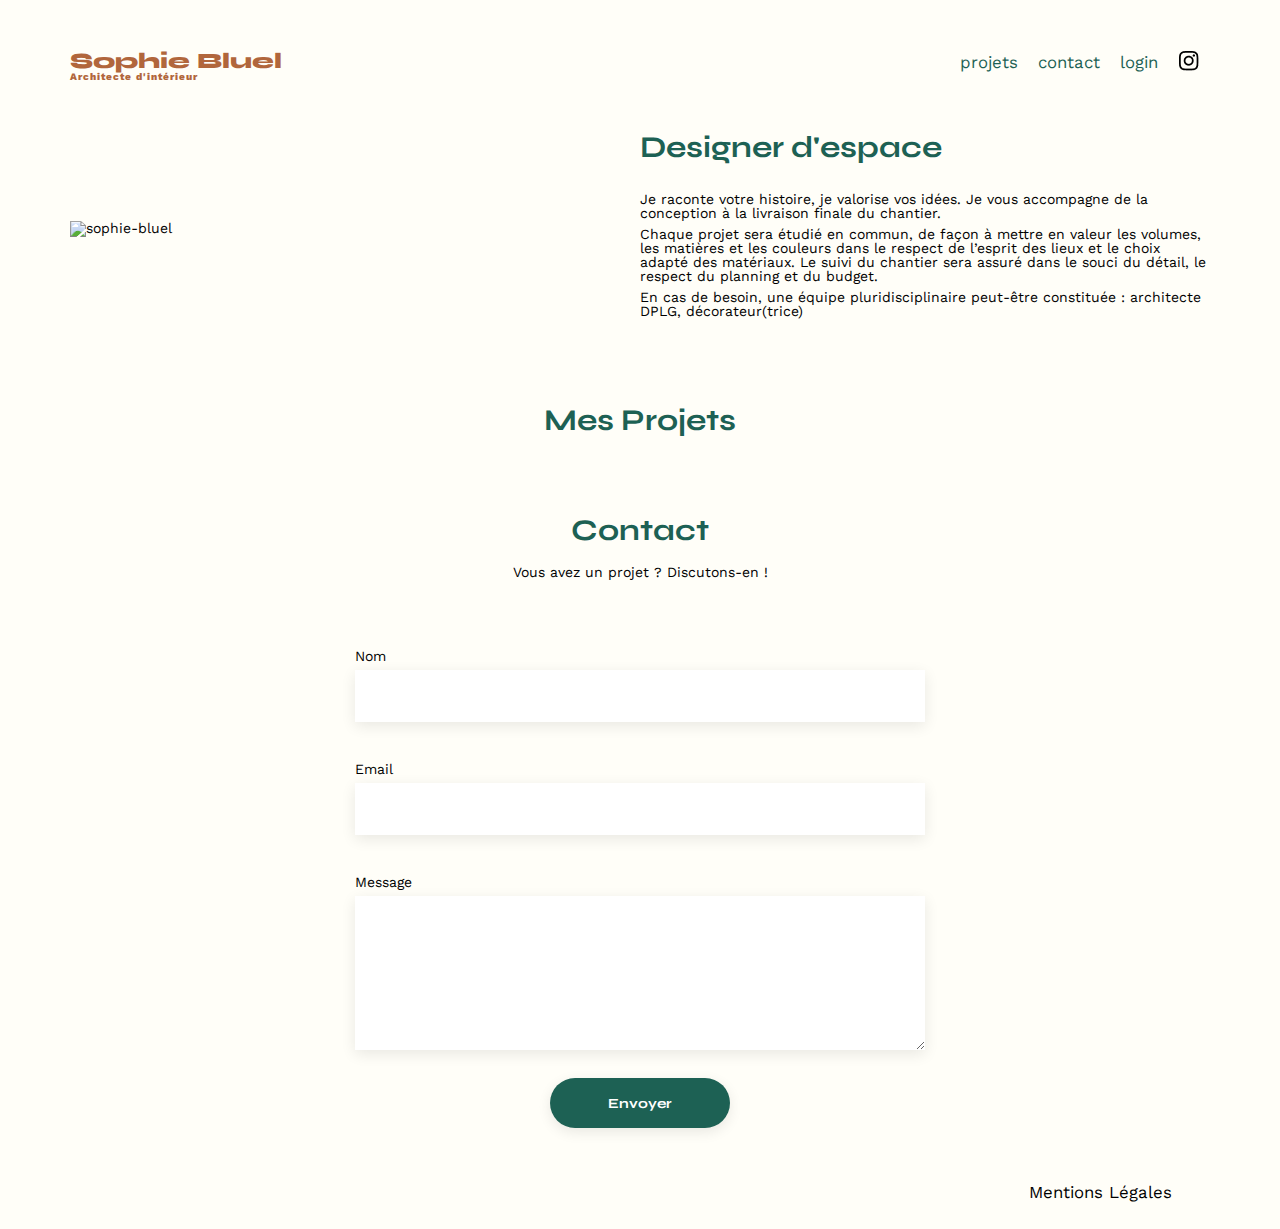
==== FrontEnd/index.html @ 774f929d "Ajout gestion des erreurs à l'ajout de work-test-erreur et formulaire" ====
<!DOCTYPE html>
<html lang="fr">
<head>
	<meta charset="UTF-8">
	<title>Sophie Bluel - Architecte d'intérieur</title>
	<meta name="viewport" content="width=device-width, initial-scale=1.0">
	<link rel="preconnect" href="https://fonts.googleapis.com">
	<link rel="preconnect" href="https://fonts.gstatic.com" crossorigin>
	<link href="https://fonts.googleapis.com/css2?family=Syne:wght@700;800&family=Work+Sans&display=swap" rel="stylesheet">
	<meta name="description" content="">
	<link rel="stylesheet" href="./assets/style.css">
	<script type="module" src="js/works.js"></script>
</head>
<body>
<!-- Bandeau administreur site -->
<header>
	<h1>Sophie Bluel <span>Architecte d'intérieur</span></h1>
	<nav aria-label="Main navigation">
		<ul>
			<li><a href="#portfolio">projets</a></li>
			<li><a href="#contact">contact</a></li>
			<li><a href="login.html" id="login">login</a></li>
			<li><img src="./assets/icons/icons8-instagram.png" alt="Instagram"></li>
		</ul>
	</nav>
</header>

<main>
	<section id="introduction">
		<figure>
			<img class="photo" src="./assets/images/sophie-bluel.png" alt="sophie-bluel">
		</figure>
		<article>
			<h2>Designer d'espace</h2>
			<p>Je raconte votre histoire, je valorise vos idées. Je vous accompagne de la conception à la livraison finale du chantier.</p>
			<p>Chaque projet sera étudié en commun, de façon à mettre en valeur les volumes, les matières et les couleurs dans le respect de l’esprit des lieux et le choix adapté des matériaux. Le suivi du chantier sera assuré dans le souci du détail, le respect du planning et du budget.</p>
			<p>En cas de besoin, une équipe pluridisciplinaire peut-être constituée : architecte DPLG, décorateur(trice)</p>
		</article>
	</section>
	<section id="portfolio">
		
		<div class="actions-container">
			<h2>Mes Projets</h2>
			<!-- Boutons éditer site -->
			<!-- modal -->
			<aside id="gallery-modal" class="modal" aria-hidden="true" aria-labelledby="titleModal" style="display: none;">
				<div class="modal-wrapper" id="modal" style="display: none;">
					<span class="gallery-modal"><img class="close-modal" src="./assets/icons/xmark.svg" alt="close-modal"></span>
					<h3 id="titleModal" class="modal-title">Galerie photo</h3>
					<div class="gallery-modal-content" id="gallery-modal-content" style="display: none;">
						<!-- js-gallery-modal -->
					</div>
					<div class="modal-wrapper-actions" id="modal-actions">
						<button type="button" class="add-photo-modal" id="add-photo-modal">Ajouter une photo</button>
					</div>
				</div>
				<div class="modal-wrapper" id="add-modal" style="display: none;">
					<span class="add-modal"><img class="return-gallery-modal" id="return-gallery-modal" src="./assets/icons/Vector.svg" alt="return-gallery-modal">
					<img class="close-modal" src="./assets/icons/xmark.svg" alt="close-modal"></span>
					<h3 id="titleModal2" class="modal-title">Ajout photo</h3>
					<div class="add-photo-modal-content" id="add-photo-modal-content">
						<form id="add-photo-form" class="add-photo-form">
								<!-- js-form-add-photo-form-->
						</form>
						<div class="modal-wrapper-actions" id="photo-modal-actions">
							<button type="button" id="submit-button" class="grey-submit-button">Valider</button>
							<p id="error-message" class="error-message"></p>
						</div>
					</div>
				</div>
			</aside>
		</div>
		<div class="category-filters">
		<!-- Les filtres de catégories sont ajoutés ici par JavaScript-->
		</div>
		<div class="gallery" id="gallery-container">
		<!-- Les projets sont ajoutés ici par JavaScript -->
		</div>
	</section>
	<section id="contact">
		<h2>Contact</h2>
		<p>Vous avez un projet ? Discutons-en !</p>
		<form action="#" method="post">
			<label for="name">Nom</label>
			<input type="text" name="name" id="name">
			<label for="email">Email</label>
			<input type="email" name="email" id="email">
			<label for="message">Message</label>
			<textarea name="message" id="message" cols="30" rows="10"></textarea>
			<input type="submit" value="Envoyer">
		</form>
	</section>
</main>

<footer>
	<nav aria-label="footer navigation">
		<ul>
			<li>Mentions Légales</li>
		</ul>
	</nav>
</footer>
</body>
</html>
---- FrontEnd/assets/style.css ----
/* http://meyerweb.com/eric/tools/css/reset/
   v2.0 | 20110126
   License: none (public domain)
*/

html,
body,
main,
span,
applet,
object,
iframe,
h1,
h2,
h3,
h4,
h5,
h6,
p,
blockquote,
pre,
a,
abbr,
acronym,
address,
big,
cite,
code,
del,
dfn,
em,
img,
ins,
kbd,
q,
s,
samp,
small,
strike,
strong,
sub,
sup,
tt,
var,
b,
u,
i,
center,
dl,
dt,
dd,
ol,
ul,
li,
fieldset,
form,
label,
legend,
table,
caption,
tbody,
tfoot,
thead,
tr,
th,
td,
article,
aside,
canvas,
details,
embed,
figure,
figcaption,
footer,
header,
hgroup,
menu,
nav,
output,
ruby,
section,
div,
summary,
time,
mark,
audio,
video {
  margin: 0;
  padding: 0;
  border: 0;
  font-size: 100%;
  font: inherit;
  vertical-align: baseline;
}

Body {
  background: #FFFEF8;
}

/* HTML5 display-role reset for older browsers */
article,
aside,
details,
figcaption,
figure,
footer,
header,
main,
hgroup,
menu,
nav,
section {
  display: block;
}

ol,
ul {
  list-style: none;
}

blockquote,
q {
  quotes: none;
}

blockquote:before,
blockquote:after,
q:before,
q:after {
  content: "";
  content: none;
}

table {
  border-collapse: collapse;
  border-spacing: 0;
}

/** end reset css**/
.admin-banner {
  width: 100%;
  height: 59px;
  display: flex;
  align-items: center;
  justify-content: center;
  flex-direction: row;
  gap: 11px;
  background: #000;
  color: #FFF;
  text-align: center;
  font-family: "Work Sans";
  font-size: 16px;
  font-style: normal;
  font-weight: 400;
  line-height: normal;
}

.admin-banner button {
  width: 216px;
  height: 38px;
  border-radius: 60px;
  background: #FFF;
  color: #000;
  text-align: center;
  font-family: "Work Sans";
  font-size: 14px;
  font-style: normal;
  font-weight: 500;
  line-height: normal;
}

header,
main,
footer {
  line-height: 1;
  max-width: 1140px;
  margin: auto;
  font-family: "Work Sans";
  font-size: 14px;
}

header {
  display: flex;
  flex-direction: row;
  justify-content: space-between;
  margin: 50px auto;
}

section,
.category-filter {
  margin: 50px 0;
}

h1 {
  display: flex;
  flex-direction: column;
  font-family: "Syne";
  font-size: 22px;
  font-weight: 800;
  color: #b1663c;
}

h1>span {
  font-family: "Work Sans";
  font-size: 10px;
  letter-spacing: 0.1em;
}

h2 {
  font-family: "Syne";
  font-weight: 700;
  font-size: 30px;
  color: #1d6154;
}

nav ul {
  display: flex;
  align-items: center;
  list-style-type: none;
}

nav li {
  padding: 0 10px;
  font-size: 1.2em;
}

nav a {
  text-decoration: none;
  color: #1d6154;
}

a:hover {
  color: #b1663c;
}

#introduction {
  display: flex;
  align-items: center;
}

#introduction figure {
  flex: 1;
}

#introduction img.photo,
#introduction .actions-container {
  display: block;
  margin-right: auto;
  width: 84%;
}

#introduction .actions-container {
  margin-top: 15px;
}



#introduction article {
  flex: 1;
}

#introduction h2 {
  margin-bottom: 1em;
}

#introduction p {
  margin-bottom: 0.5em;
}

#portfolio h2 {
  margin-top: 1em;
  margin-bottom: 1em;
}

a.js-modal {
  display: flex;
  text-decoration: none;
  color: #000;
  text-align: center;
  font-family: "Work Sans";
  font-size: 14px;
  font-style: normal;
  font-weight: 400;
  line-height: normal;
  align-items: baseline;
  justify-content: flex-start;
  gap: 10px;
}

/* Style de la modale */
#gallery-modal {
  overflow: auto;
  position: fixed;
  display: flex;
  justify-content: center;
  align-items: center;
  z-index: 1;
  left: 0;
  top: 0;
  width: 100%;
  height: 100%;
  background-color: rgba(0, 0, 0, 0.8);
}

.modal-wrapper {
  overflow: auto;
  display: flex;
  background-color: #fff;
  max-width: 630px;
  max-height: 731px;
  border: 1px solid #B3B3B3;
  width: 100%;
  height: max-content;
  flex-direction: column;
  align-items: center;
  border-radius: 10px;
}

h3.modal-title {
  color: #000;
  text-align: center;
  font-family: "Work Sans";
  font-size: 26px;
  font-style: normal;
  font-weight: 400;
  line-height: normal;
}

span.gallery-modal {
  display: flex;
  justify-content: flex-end;
  align-items: flex-start;
  flex-wrap: wrap;
  align-content: baseline;
  width: 100%;
}

span.add-modal {
  display: flex;
  justify-content: space-between;
  align-items: flex-start;
  flex-wrap: wrap;
  align-content: baseline;
  width: 100%;
}

.return-gallery-modal,
.close-modal {
  font-size: 24px;
  font-weight: bold;
  cursor: pointer;
  padding: 10px;
}

.close-modal:hover {
  color: #000;
}

#gallery-modal-content {
  width: 65%;
  display: grid;
  grid-template-columns: 1fr 1fr 1fr 1fr 1fr;
  grid-column-gap: 2%;
  grid-row-gap: 10%;
  justify-content: center;
  align-items: center;
  justify-items: center;
  align-content: stretch;
  border-bottom: 1px solid #B3B3B3;
  padding-top: 30px;
  padding-bottom: 67px;
}

.js-modal-image {
  position: relative;
}

#gallery-modal-content img {
  width: 100%;
}

img#work-delete {
  background-color: black;
  padding: 4px;
  width: 9px;
  height: 11px;
  border-radius: 2px;
  cursor: pointer;
  position: absolute;
  top: 0;
  right: 0;
}

#add-photo-modal {
  text-decoration: none;
  color: #FFF;
  width: 237px;
  height: 36px;
  font-family: Syne;
  font-size: 14px;
  font-style: normal;
  font-weight: 700;
  line-height: normal;
  border-radius: 60px;
  background: #1D6154;
  margin: 30px;
  border: none;
}

#modal-actions {
  display: flex;
  flex-direction: column;
  padding-top: 38px;
  padding-bottom: 48px;
}

.add-photo-form {
  display: flex;
  flex-direction: column;
  align-items: flex-start;
  justify-content: center;
  gap: 10px;
  padding-top: 36px;
  padding-bottom: 47px;
  border-bottom: 1px solid #B3B3B3;
}

.image-input {
  display: flex;
  width: 420px;
  height: 169px;
  border-radius: 3px;
  background: #E8F1F6;
  flex-direction: column;
  align-items: center;
  justify-content: center;
  gap: 6px;
}

.add-input {
  display: flex;
  width: 173px;
  height: 36px;
  border-radius: 50px;
  background: #CBD6DC;
  align-items: center;
  justify-content: center;
  color: #306685;
  text-align: center;
  font-family: "Work Sans";
  font-size: 14px;
  font-style: normal;
  font-weight: 500;
  line-height: normal;
}

.image-no-input {
  width: 76px;
  height: 76px;
}

input[type=file] {
  display: none;
}

.image-input>p {
  color: #444;
  text-align: center;
  font-family: Work Sans;
  font-size: 10px;
  font-style: normal;
  font-weight: 400;
  line-height: normal;
}

.title-input {
  color: #3D3D3D;
  font-family: "Work Sans";
  font-size: 14px;
  font-style: normal;
  font-weight: 500;
  line-height: normal;
}

#title-input,
#category-input {
  border: none;
  width: 420px;
  height: 51px;
  background: #FFF;
  box-shadow: 0px 4px 14px 0px rgba(0, 0, 0, 0.09);
  color: #444;
  font-family: "Work Sans";
  font-size: 14px;
  font-style: normal;
  font-weight: 400;
  line-height: normal;
}

#photo-modal-actions {
  display: flex;
  flex-direction: column-reverse;
  justify-content: space-evenly;
  align-items: center;
  gap: 30px;
  padding-bottom: 55px;
  padding-top: 32px;
}

.grey-submit-button {
  border: none;
  width: 237px;
  height: 36px;
  border-radius: 60px;
  background: #A7A7A7;
  color: #FFF;
  text-align: center;
  font-family: Syne;
  font-size: 14px;
  font-style: normal;
  font-weight: 700;
  line-height: normal;
}

#submit-button.green-button {
  background: #1D6154;
  color: white;
  border: none;
  width: 237px;
  height: 36px;
  border-radius: 60px;
  text-align: center;
  font-family: Syne;
  font-size: 14px;
  font-style: normal;
  font-weight: 700;
  line-height: normal;
  cursor: pointer;
}

.actions-container {
  display: flex;
  justify-content: center;
  flex-direction: row;
  align-content: stretch;
  align-items: baseline;
  gap: 30px;
}

.category-filters {
  display: flex;
  align-items: stretch;
  gap: 10px;
  justify-content: center;
  flex-wrap: wrap;
}

.category-filter {
  height: 37px;
  flex-shrink: 0;
  border-radius: 60px;
  border: 1px solid #1d6154;
  color: #1d6154;
  background: #fffef8;
  text-align: center;
  font-family: Syne;
  font-size: 16px;
  font-style: normal;
  font-weight: 700;
  line-height: normal;
}

.category-filter.active {
  border-radius: 60px;
  border: 1px solid #1d6154;
  background: #1d6154;
  color: #fff;
}

.gallery {
  width: 100%;
  display: grid;
  grid-template-columns: 1fr 1fr 1fr;
  grid-column-gap: 20px;
  grid-row-gap: 20px;
}

.gallery img {
  width: 100%;
}

#contact,
#login-container {
  width: 50%;
  margin: auto;
}

#contact>*,
#login-container>* {
  text-align: center;
}

#contact h2,
#login-container h2 {
  margin-bottom: 20px;
}

#contact form,
#login-container form {
  text-align: left;
  margin-top: 30px;
  display: flex;
  flex-direction: column;
}

#contact input,
#login-container input {
  height: 50px;
  font-size: 14px;
  border: none;
  box-shadow: 0px 4px 14px rgba(0, 0, 0, 0.09);
}

#contact label,
#login-container label {
  margin: 40px 0 7px 0;
}

#contact textarea {
  border: none;
  box-shadow: 0px 4px 14px rgba(0, 0, 0, 0.09);
}

input[type="submit"] {
  font-family: "Syne";
  font-weight: 700;
  color: white;
  background-color: #1d6154;
  margin: 2em auto;
  width: 180px;
  text-align: center;
  border-radius: 60px;
}

input[type="submit"]:hover {
  background-color: #0E2F28;
}

#forgot-password a {
  display: flex;
  justify-content: center;
  margin-bottom: 20%;
  color: #3d3d3d;
  font-family: "Work Sans";
  font-size: 14px;
  font-style: normal;
  font-weight: 500;
  line-height: normal;
  text-decoration-line: underline;
}

footer nav ul {
  display: flex;
  justify-content: flex-end;
  margin: 2em;
}
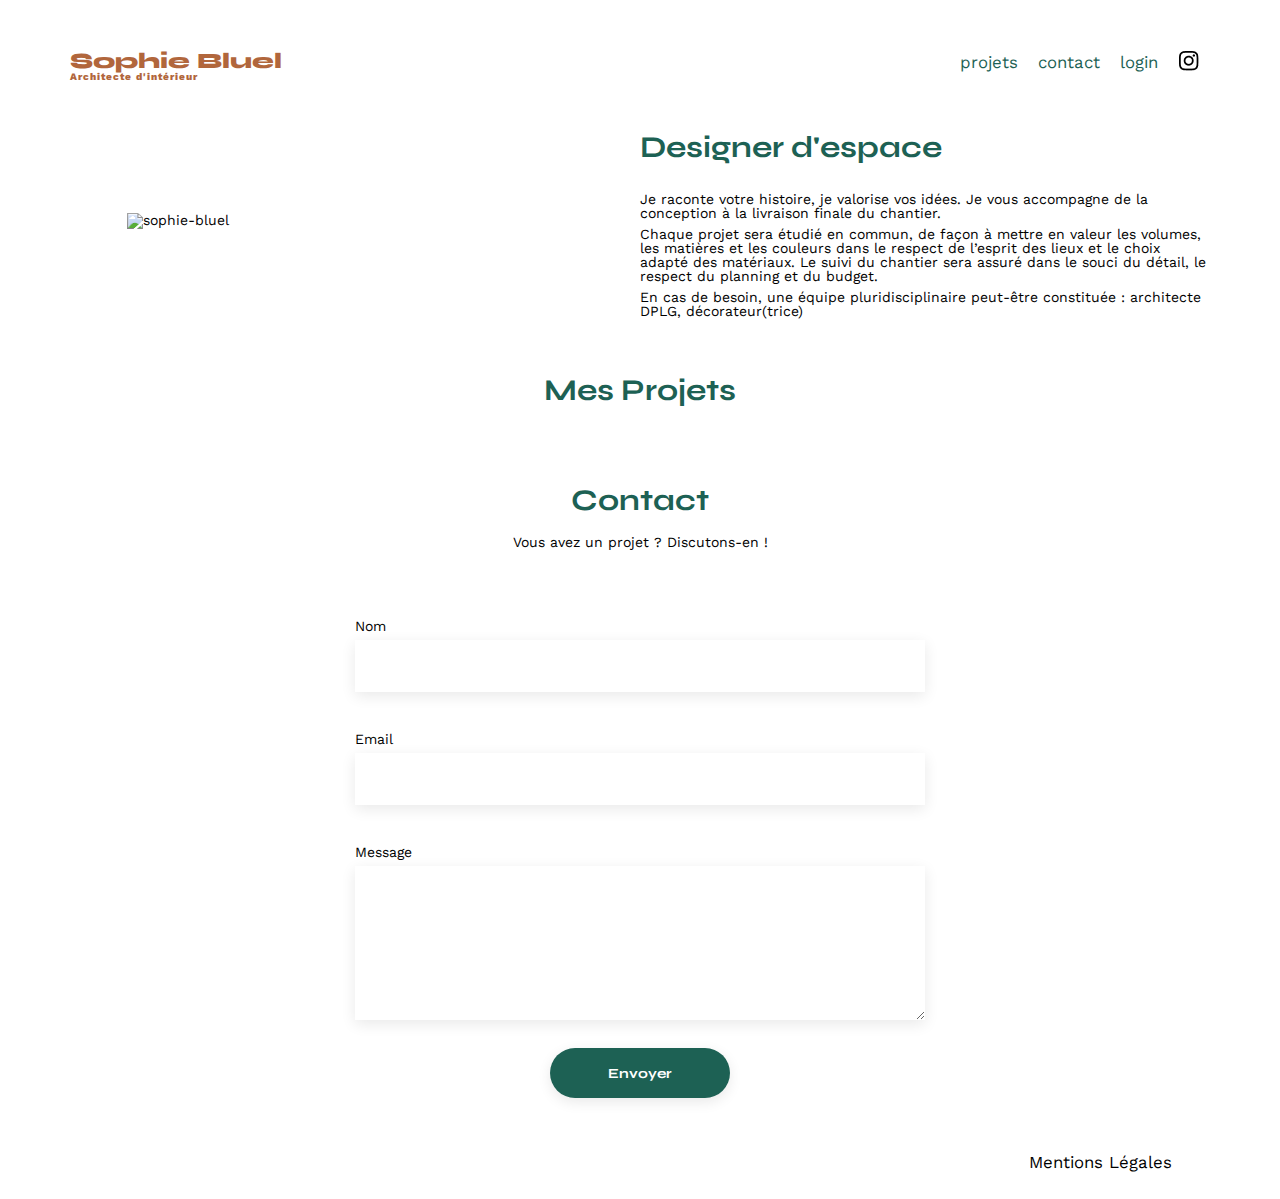
==== commit 2a0f7abb: "Merge pull request #10 from POQUELANDON/Ajouter-la-modale-pour-gérer-les-projets" ====
--- a/FrontEnd/index.html
+++ b/FrontEnd/index.html
@@ -29,6 +29,9 @@
 	<section id="introduction">
 		<figure>
 			<img class="photo" src="./assets/images/sophie-bluel.png" alt="sophie-bluel">
+			<div class="actions-container">
+			<!-- Boutons éditer site -->
+			</div>
 		</figure>
 		<article>
 			<h2>Designer d'espace</h2>
@@ -42,31 +45,37 @@
 		<div class="actions-container">
 			<h2>Mes Projets</h2>
 			<!-- Boutons éditer site -->
-			<!-- modal -->
+			<!-- gallery-modal -->
 			<aside id="gallery-modal" class="modal" aria-hidden="true" aria-labelledby="titleModal" style="display: none;">
-				<div class="modal-wrapper" id="modal" style="display: none;">
-					<span class="gallery-modal"><img class="close-modal" src="./assets/icons/xmark.svg" alt="close-modal"></span>
+				<div class="modal-wrapper" id="modal">
+					<span><img class="close-modal" src="./assets/icons/xmark.svg" alt="close-modal"></span>
 					<h3 id="titleModal" class="modal-title">Galerie photo</h3>
-					<div class="gallery-modal-content" id="gallery-modal-content" style="display: none;">
-						<!-- js-gallery-modal -->
+					<div class="gallery-modal-content" id="gallery-modal-content">
 					</div>
-					<div class="modal-wrapper-actions" id="modal-actions">
-						<button type="button" class="add-photo-modal" id="add-photo-modal">Ajouter une photo</button>
-					</div>
+					<a href="#add-photo-modal"> Ajouter une photo</a>
+					<button type="button" class="gallery-delete" id="gallery-delete" aria-label="gallery-delete">Supprimer la
+						galerie</button>
 				</div>
-				<div class="modal-wrapper" id="add-modal" style="display: none;">
-					<span class="add-modal"><img class="return-gallery-modal" id="return-gallery-modal" src="./assets/icons/Vector.svg" alt="return-gallery-modal">
-					<img class="close-modal" src="./assets/icons/xmark.svg" alt="close-modal"></span>
+			</aside>
+			<aside id="add-photo-modal" class="modal" aria-hidden="true" aria-labelledby="titleModal2" style="display: none;">
+				<div class="modal-wrapper" id="add-photo">
 					<h3 id="titleModal2" class="modal-title">Ajout photo</h3>
-					<div class="add-photo-modal-content" id="add-photo-modal-content">
-						<form id="add-photo-form" class="add-photo-form">
-								<!-- js-form-add-photo-form-->
-						</form>
-						<div class="modal-wrapper-actions" id="photo-modal-actions">
-							<button type="button" id="submit-button" class="grey-submit-button">Valider</button>
-							<p id="error-message" class="error-message"></p>
+					<button type="button" class="close-modal">X</button>
+					<form id="add-photo-form">
+						<div>
+							<label for="image">Image</label>
+							<input type="file" id="image" name="image" accept=".jpg, .png" required>
 						</div>
-					</div>
+						<div>
+							<label for="title">Titre</label>
+							<input type="text" id="title" name="title" required>
+						</div>
+						<div>
+						<!-- Options de catégorie seront ajoutées dynamiquement -->	
+						</div>
+						<button type="submit" id="add-photo-button" disabled>Valider</button>
+					</form>
+					<p id="error-message" class="error-message"></p>
 				</div>
 			</aside>
 		</div>
--- a/FrontEnd/assets/style.css
+++ b/FrontEnd/assets/style.css
@@ -93,10 +93,6 @@
   vertical-align: baseline;
 }
 
-Body {
-  background: #FFFEF8;
-}
-
 /* HTML5 display-role reset for older browsers */
 article,
 aside,
@@ -148,7 +144,7 @@
   background: #000;
   color: #FFF;
   text-align: center;
-  font-family: "Work Sans";
+  font-family: Work Sans;
   font-size: 16px;
   font-style: normal;
   font-weight: 400;
@@ -162,7 +158,7 @@
   background: #FFF;
   color: #000;
   text-align: center;
-  font-family: "Work Sans";
+  font-family: Work Sans;
   font-size: 14px;
   font-style: normal;
   font-weight: 500;
@@ -200,7 +196,7 @@
   color: #b1663c;
 }
 
-h1>span {
+h1 > span {
   font-family: "Work Sans";
   font-size: 10px;
   letter-spacing: 0.1em;
@@ -245,8 +241,8 @@
 #introduction img.photo,
 #introduction .actions-container {
   display: block;
-  margin-right: auto;
-  width: 84%;
+  margin: auto;
+  width: 80%;
 }
 
 #introduction .actions-container {
@@ -268,7 +264,6 @@
 }
 
 #portfolio h2 {
-  margin-top: 1em;
   margin-bottom: 1em;
 }
 
@@ -277,7 +272,7 @@
   text-decoration: none;
   color: #000;
   text-align: center;
-  font-family: "Work Sans";
+  font-family: Work Sans;
   font-size: 14px;
   font-style: normal;
   font-weight: 400;
@@ -308,7 +303,7 @@
   background-color: #fff;
   max-width: 630px;
   max-height: 731px;
-  border: 1px solid #B3B3B3;
+  border: 1px solid #888 321vw;
   width: 100%;
   height: max-content;
   flex-direction: column;
@@ -319,14 +314,14 @@
 h3.modal-title {
   color: #000;
   text-align: center;
-  font-family: "Work Sans";
+  font-family: Work Sans;
   font-size: 26px;
   font-style: normal;
   font-weight: 400;
   line-height: normal;
 }
 
-span.gallery-modal {
+.modal-wrapper span {
   display: flex;
   justify-content: flex-end;
   align-items: flex-start;
@@ -335,16 +330,6 @@
   width: 100%;
 }
 
-span.add-modal {
-  display: flex;
-  justify-content: space-between;
-  align-items: flex-start;
-  flex-wrap: wrap;
-  align-content: baseline;
-  width: 100%;
-}
-
-.return-gallery-modal,
 .close-modal {
   font-size: 24px;
   font-weight: bold;
@@ -360,19 +345,18 @@
   width: 65%;
   display: grid;
   grid-template-columns: 1fr 1fr 1fr 1fr 1fr;
-  grid-column-gap: 2%;
-  grid-row-gap: 10%;
+  grid-column-gap: 6px;
+  grid-row-gap: 6px;
   justify-content: center;
   align-items: center;
   justify-items: center;
   align-content: stretch;
   border-bottom: 1px solid #B3B3B3;
-  padding-top: 30px;
-  padding-bottom: 67px;
+  padding: 30px 0 30px 0;
 }
 
 .js-modal-image {
-  position: relative;
+position: relative;
 }
 
 #gallery-modal-content img {
@@ -380,18 +364,28 @@
 }
 
 img#work-delete {
-  background-color: black;
-  padding: 4px;
-  width: 9px;
-  height: 11px;
-  border-radius: 2px;
-  cursor: pointer;
-  position: absolute;
-  top: 0;
-  right: 0;
-}
-
-#add-photo-modal {
+background-color: black;
+padding: 4px;
+width: 9px;
+height: 11px;
+border-radius: 2px;
+cursor: pointer;
+position: absolute;
+top: 0;
+right: 0;
+}
+
+#gallery-modal-content h4 {
+  color: #000;
+  font-family: Work Sans;
+  font-size: 12px;
+  font-style: normal;
+  font-weight: 400;
+  line-height: normal;
+}
+
+#modal>a {
+  display: flex;
   text-decoration: none;
   color: #FFF;
   width: 237px;
@@ -403,139 +397,25 @@
   line-height: normal;
   border-radius: 60px;
   background: #1D6154;
+  justify-content: center;
+  align-items: center;
   margin: 30px;
-  border: none;
-}
-
-#modal-actions {
-  display: flex;
-  flex-direction: column;
-  padding-top: 38px;
-  padding-bottom: 48px;
-}
-
-.add-photo-form {
-  display: flex;
-  flex-direction: column;
-  align-items: flex-start;
-  justify-content: center;
-  gap: 10px;
-  padding-top: 36px;
-  padding-bottom: 47px;
-  border-bottom: 1px solid #B3B3B3;
-}
-
-.image-input {
-  display: flex;
-  width: 420px;
-  height: 169px;
-  border-radius: 3px;
-  background: #E8F1F6;
-  flex-direction: column;
-  align-items: center;
-  justify-content: center;
-  gap: 6px;
-}
-
-.add-input {
-  display: flex;
-  width: 173px;
-  height: 36px;
-  border-radius: 50px;
-  background: #CBD6DC;
-  align-items: center;
-  justify-content: center;
-  color: #306685;
-  text-align: center;
-  font-family: "Work Sans";
-  font-size: 14px;
-  font-style: normal;
-  font-weight: 500;
-  line-height: normal;
-}
-
-.image-no-input {
-  width: 76px;
-  height: 76px;
-}
-
-input[type=file] {
-  display: none;
-}
-
-.image-input>p {
-  color: #444;
-  text-align: center;
-  font-family: Work Sans;
-  font-size: 10px;
-  font-style: normal;
-  font-weight: 400;
-  line-height: normal;
-}
-
-.title-input {
-  color: #3D3D3D;
-  font-family: "Work Sans";
-  font-size: 14px;
-  font-style: normal;
-  font-weight: 500;
-  line-height: normal;
-}
-
-#title-input,
-#category-input {
-  border: none;
-  width: 420px;
-  height: 51px;
-  background: #FFF;
-  box-shadow: 0px 4px 14px 0px rgba(0, 0, 0, 0.09);
-  color: #444;
-  font-family: "Work Sans";
-  font-size: 14px;
-  font-style: normal;
-  font-weight: 400;
-  line-height: normal;
-}
-
-#photo-modal-actions {
-  display: flex;
-  flex-direction: column-reverse;
-  justify-content: space-evenly;
-  align-items: center;
-  gap: 30px;
-  padding-bottom: 55px;
-  padding-top: 32px;
-}
-
-.grey-submit-button {
-  border: none;
-  width: 237px;
-  height: 36px;
-  border-radius: 60px;
-  background: #A7A7A7;
-  color: #FFF;
-  text-align: center;
-  font-family: Syne;
-  font-size: 14px;
-  font-style: normal;
-  font-weight: 700;
-  line-height: normal;
-}
-
-#submit-button.green-button {
-  background: #1D6154;
-  color: white;
-  border: none;
-  width: 237px;
-  height: 36px;
-  border-radius: 60px;
-  text-align: center;
-  font-family: Syne;
-  font-size: 14px;
-  font-style: normal;
-  font-weight: 700;
-  line-height: normal;
-  cursor: pointer;
+}
+
+
+#gallery-delete {
+text-decoration: none;
+border: none;
+background-color: #FFF;
+color: #D65353;
+text-align: center;
+font-family: Syne;
+font-size: 14px;
+font-style: normal;
+font-weight: 400;
+line-height: normal;
+cursor: pointer;
+padding-bottom: 48px;
 }
 
 .actions-container {
@@ -651,7 +531,7 @@
   justify-content: center;
   margin-bottom: 20%;
   color: #3d3d3d;
-  font-family: "Work Sans";
+  font-family: Work Sans;
   font-size: 14px;
   font-style: normal;
   font-weight: 500;
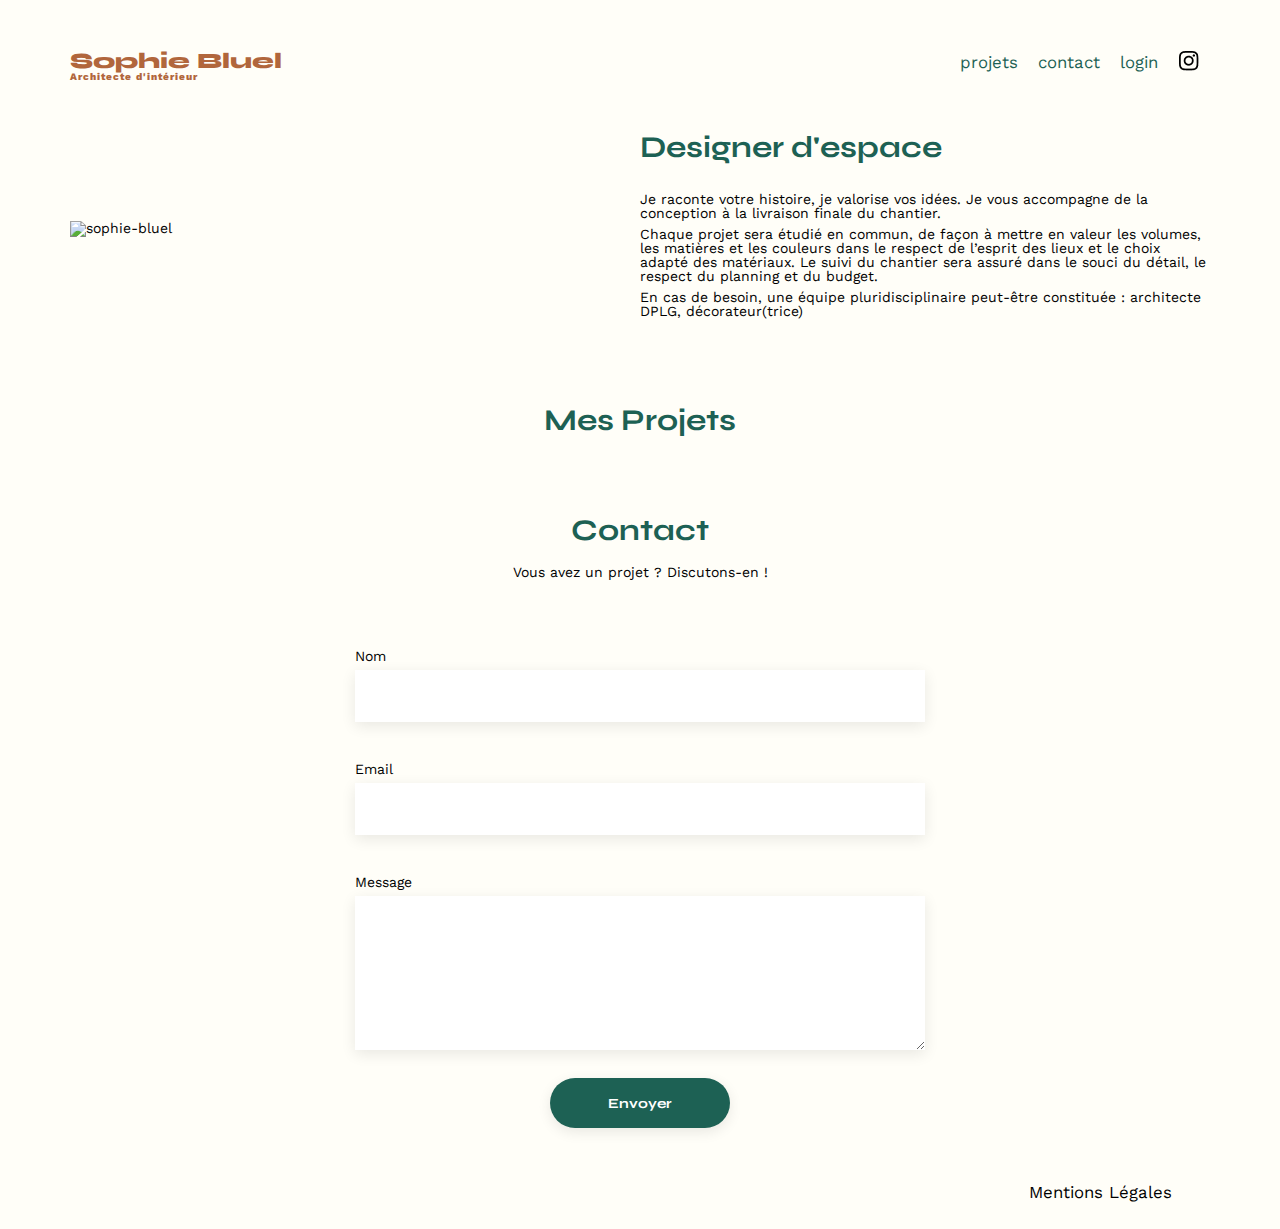
==== commit 363d807d: "Merge pull request #11 from POQUELANDON/POQUELANDON/issue4" ====
--- a/FrontEnd/index.html
+++ b/FrontEnd/index.html
@@ -29,9 +29,6 @@
 	<section id="introduction">
 		<figure>
 			<img class="photo" src="./assets/images/sophie-bluel.png" alt="sophie-bluel">
-			<div class="actions-container">
-			<!-- Boutons éditer site -->
-			</div>
 		</figure>
 		<article>
 			<h2>Designer d'espace</h2>
@@ -45,37 +42,31 @@
 		<div class="actions-container">
 			<h2>Mes Projets</h2>
 			<!-- Boutons éditer site -->
-			<!-- gallery-modal -->
+			<!-- modal -->
 			<aside id="gallery-modal" class="modal" aria-hidden="true" aria-labelledby="titleModal" style="display: none;">
-				<div class="modal-wrapper" id="modal">
-					<span><img class="close-modal" src="./assets/icons/xmark.svg" alt="close-modal"></span>
+				<div class="modal-wrapper" id="modal" style="display: none;">
+					<span class="gallery-modal"><img class="close-modal" src="./assets/icons/xmark.svg" alt="close-modal"></span>
 					<h3 id="titleModal" class="modal-title">Galerie photo</h3>
-					<div class="gallery-modal-content" id="gallery-modal-content">
+					<div class="gallery-modal-content" id="gallery-modal-content" style="display: none;">
+						<!-- js-gallery-modal -->
 					</div>
-					<a href="#add-photo-modal"> Ajouter une photo</a>
-					<button type="button" class="gallery-delete" id="gallery-delete" aria-label="gallery-delete">Supprimer la
-						galerie</button>
+					<div class="modal-wrapper-actions" id="modal-actions">
+						<button type="button" class="add-photo-modal" id="add-photo-modal">Ajouter une photo</button>
+					</div>
 				</div>
-			</aside>
-			<aside id="add-photo-modal" class="modal" aria-hidden="true" aria-labelledby="titleModal2" style="display: none;">
-				<div class="modal-wrapper" id="add-photo">
+				<div class="modal-wrapper" id="add-modal" style="display: none;">
+					<span class="add-modal"><img class="return-gallery-modal" id="return-gallery-modal" src="./assets/icons/Vector.svg" alt="return-gallery-modal">
+					<img class="close-modal" src="./assets/icons/xmark.svg" alt="close-modal"></span>
 					<h3 id="titleModal2" class="modal-title">Ajout photo</h3>
-					<button type="button" class="close-modal">X</button>
-					<form id="add-photo-form">
-						<div>
-							<label for="image">Image</label>
-							<input type="file" id="image" name="image" accept=".jpg, .png" required>
+					<div class="add-photo-modal-content" id="add-photo-modal-content">
+						<form id="add-photo-form" class="add-photo-form">
+								<!-- js-form-add-photo-form-->
+						</form>
+						<div class="modal-wrapper-actions" id="photo-modal-actions">
+							<button type="button" id="submit-button" class="grey-submit-button">Valider</button>
+							<p id="error-message" class="error-message"></p>
 						</div>
-						<div>
-							<label for="title">Titre</label>
-							<input type="text" id="title" name="title" required>
-						</div>
-						<div>
-						<!-- Options de catégorie seront ajoutées dynamiquement -->	
-						</div>
-						<button type="submit" id="add-photo-button" disabled>Valider</button>
-					</form>
-					<p id="error-message" class="error-message"></p>
+					</div>
 				</div>
 			</aside>
 		</div>
--- a/FrontEnd/assets/style.css
+++ b/FrontEnd/assets/style.css
@@ -93,6 +93,10 @@
   vertical-align: baseline;
 }
 
+Body {
+  background: #FFFEF8;
+}
+
 /* HTML5 display-role reset for older browsers */
 article,
 aside,
@@ -144,7 +148,7 @@
   background: #000;
   color: #FFF;
   text-align: center;
-  font-family: Work Sans;
+  font-family: "Work Sans";
   font-size: 16px;
   font-style: normal;
   font-weight: 400;
@@ -158,7 +162,7 @@
   background: #FFF;
   color: #000;
   text-align: center;
-  font-family: Work Sans;
+  font-family: "Work Sans";
   font-size: 14px;
   font-style: normal;
   font-weight: 500;
@@ -196,7 +200,7 @@
   color: #b1663c;
 }
 
-h1 > span {
+h1>span {
   font-family: "Work Sans";
   font-size: 10px;
   letter-spacing: 0.1em;
@@ -241,8 +245,8 @@
 #introduction img.photo,
 #introduction .actions-container {
   display: block;
-  margin: auto;
-  width: 80%;
+  margin-right: auto;
+  width: 84%;
 }
 
 #introduction .actions-container {
@@ -264,6 +268,7 @@
 }
 
 #portfolio h2 {
+  margin-top: 1em;
   margin-bottom: 1em;
 }
 
@@ -272,7 +277,7 @@
   text-decoration: none;
   color: #000;
   text-align: center;
-  font-family: Work Sans;
+  font-family: "Work Sans";
   font-size: 14px;
   font-style: normal;
   font-weight: 400;
@@ -303,7 +308,7 @@
   background-color: #fff;
   max-width: 630px;
   max-height: 731px;
-  border: 1px solid #888 321vw;
+  border: 1px solid #B3B3B3;
   width: 100%;
   height: max-content;
   flex-direction: column;
@@ -314,14 +319,14 @@
 h3.modal-title {
   color: #000;
   text-align: center;
-  font-family: Work Sans;
+  font-family: "Work Sans";
   font-size: 26px;
   font-style: normal;
   font-weight: 400;
   line-height: normal;
 }
 
-.modal-wrapper span {
+span.gallery-modal {
   display: flex;
   justify-content: flex-end;
   align-items: flex-start;
@@ -330,6 +335,16 @@
   width: 100%;
 }
 
+span.add-modal {
+  display: flex;
+  justify-content: space-between;
+  align-items: flex-start;
+  flex-wrap: wrap;
+  align-content: baseline;
+  width: 100%;
+}
+
+.return-gallery-modal,
 .close-modal {
   font-size: 24px;
   font-weight: bold;
@@ -345,18 +360,19 @@
   width: 65%;
   display: grid;
   grid-template-columns: 1fr 1fr 1fr 1fr 1fr;
-  grid-column-gap: 6px;
-  grid-row-gap: 6px;
+  grid-column-gap: 2%;
+  grid-row-gap: 10%;
   justify-content: center;
   align-items: center;
   justify-items: center;
   align-content: stretch;
   border-bottom: 1px solid #B3B3B3;
-  padding: 30px 0 30px 0;
+  padding-top: 30px;
+  padding-bottom: 67px;
 }
 
 .js-modal-image {
-position: relative;
+  position: relative;
 }
 
 #gallery-modal-content img {
@@ -364,28 +380,18 @@
 }
 
 img#work-delete {
-background-color: black;
-padding: 4px;
-width: 9px;
-height: 11px;
-border-radius: 2px;
-cursor: pointer;
-position: absolute;
-top: 0;
-right: 0;
-}
-
-#gallery-modal-content h4 {
-  color: #000;
-  font-family: Work Sans;
-  font-size: 12px;
-  font-style: normal;
-  font-weight: 400;
-  line-height: normal;
-}
-
-#modal>a {
-  display: flex;
+  background-color: black;
+  padding: 4px;
+  width: 9px;
+  height: 11px;
+  border-radius: 2px;
+  cursor: pointer;
+  position: absolute;
+  top: 0;
+  right: 0;
+}
+
+#add-photo-modal {
   text-decoration: none;
   color: #FFF;
   width: 237px;
@@ -397,25 +403,139 @@
   line-height: normal;
   border-radius: 60px;
   background: #1D6154;
-  justify-content: center;
-  align-items: center;
   margin: 30px;
-}
-
-
-#gallery-delete {
-text-decoration: none;
-border: none;
-background-color: #FFF;
-color: #D65353;
-text-align: center;
-font-family: Syne;
-font-size: 14px;
-font-style: normal;
-font-weight: 400;
-line-height: normal;
-cursor: pointer;
-padding-bottom: 48px;
+  border: none;
+}
+
+#modal-actions {
+  display: flex;
+  flex-direction: column;
+  padding-top: 38px;
+  padding-bottom: 48px;
+}
+
+.add-photo-form {
+  display: flex;
+  flex-direction: column;
+  align-items: flex-start;
+  justify-content: center;
+  gap: 10px;
+  padding-top: 36px;
+  padding-bottom: 47px;
+  border-bottom: 1px solid #B3B3B3;
+}
+
+.image-input {
+  display: flex;
+  width: 420px;
+  height: 169px;
+  border-radius: 3px;
+  background: #E8F1F6;
+  flex-direction: column;
+  align-items: center;
+  justify-content: center;
+  gap: 6px;
+}
+
+.add-input {
+  display: flex;
+  width: 173px;
+  height: 36px;
+  border-radius: 50px;
+  background: #CBD6DC;
+  align-items: center;
+  justify-content: center;
+  color: #306685;
+  text-align: center;
+  font-family: "Work Sans";
+  font-size: 14px;
+  font-style: normal;
+  font-weight: 500;
+  line-height: normal;
+}
+
+.image-no-input {
+  width: 76px;
+  height: 76px;
+}
+
+input[type=file] {
+  display: none;
+}
+
+.image-input>p {
+  color: #444;
+  text-align: center;
+  font-family: Work Sans;
+  font-size: 10px;
+  font-style: normal;
+  font-weight: 400;
+  line-height: normal;
+}
+
+.title-input {
+  color: #3D3D3D;
+  font-family: "Work Sans";
+  font-size: 14px;
+  font-style: normal;
+  font-weight: 500;
+  line-height: normal;
+}
+
+#title-input,
+#category-input {
+  border: none;
+  width: 420px;
+  height: 51px;
+  background: #FFF;
+  box-shadow: 0px 4px 14px 0px rgba(0, 0, 0, 0.09);
+  color: #444;
+  font-family: "Work Sans";
+  font-size: 14px;
+  font-style: normal;
+  font-weight: 400;
+  line-height: normal;
+}
+
+#photo-modal-actions {
+  display: flex;
+  flex-direction: column-reverse;
+  justify-content: space-evenly;
+  align-items: center;
+  gap: 30px;
+  padding-bottom: 55px;
+  padding-top: 32px;
+}
+
+.grey-submit-button {
+  border: none;
+  width: 237px;
+  height: 36px;
+  border-radius: 60px;
+  background: #A7A7A7;
+  color: #FFF;
+  text-align: center;
+  font-family: Syne;
+  font-size: 14px;
+  font-style: normal;
+  font-weight: 700;
+  line-height: normal;
+}
+
+#submit-button.green-button {
+  background: #1D6154;
+  color: white;
+  border: none;
+  width: 237px;
+  height: 36px;
+  border-radius: 60px;
+  text-align: center;
+  font-family: Syne;
+  font-size: 14px;
+  font-style: normal;
+  font-weight: 700;
+  line-height: normal;
+  cursor: pointer;
 }
 
 .actions-container {
@@ -531,7 +651,7 @@
   justify-content: center;
   margin-bottom: 20%;
   color: #3d3d3d;
-  font-family: Work Sans;
+  font-family: "Work Sans";
   font-size: 14px;
   font-style: normal;
   font-weight: 500;
